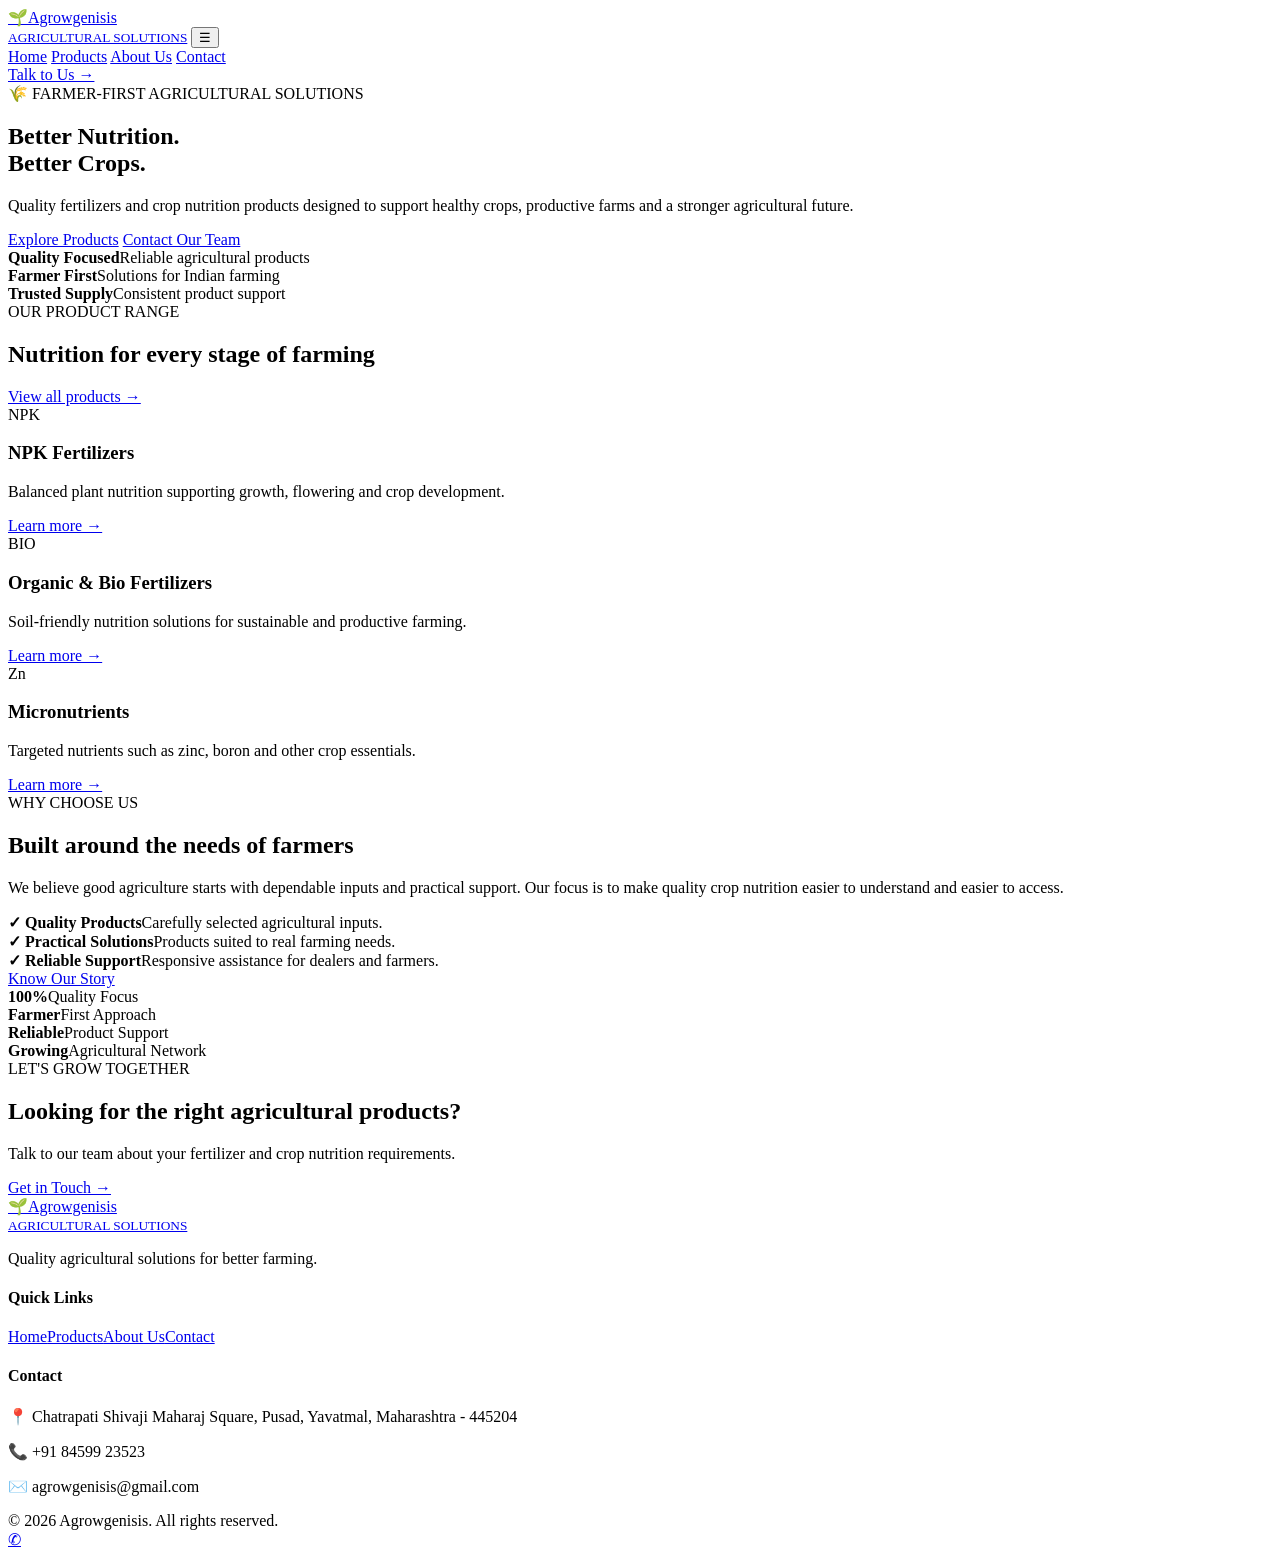
==== index.html @ 6385fc1d "Add files via upload" ====
<!DOCTYPE html>
<html lang="en">
<head>
  <meta charset="UTF-8">
  <meta name="viewport" content="width=device-width, initial-scale=1.0">
  <meta name="description" content="Agrowgenisis - Quality fertilizers and agricultural solutions for better farming.">
  <title>Agrowgenisis | Fertilizers & Agricultural Solutions</title>
  <link rel="preconnect" href="https://fonts.googleapis.com">
  <link rel="preconnect" href="https://fonts.gstatic.com" crossorigin>
  <link href="https://fonts.googleapis.com/css2?family=DM+Sans:wght@400;500;600;700&family=Outfit:wght@500;600;700;800&display=swap" rel="stylesheet">
  <link rel="stylesheet" href="css/style.css">
</head>
<body>
<header class="header">
  <div class="container nav">
    <a class="brand" href="index.html"><span class="brand-mark">🌱</span><span>Agrowgenisis<br><small>AGRICULTURAL SOLUTIONS</small></span></a>
    <button class="menu-toggle" aria-label="Open menu">☰</button>
    <nav id="navMenu">
      <a class="active" href="index.html">Home</a>
      <a href="products.html">Products</a>
      <a href="about.html">About Us</a>
      <a href="contact.html">Contact</a>
    </nav>
    <a class="nav-cta" href="contact.html">Talk to Us →</a>
  </div>
</header>

<main>
<section class="hero">
  <div class="hero-overlay"></div>
  <div class="container hero-content">
    <div class="eyebrow">🌾 FARMER-FIRST AGRICULTURAL SOLUTIONS</div>
    <h1>Better Nutrition.<br><span>Better Crops.</span></h1>
    <p>Quality fertilizers and crop nutrition products designed to support healthy crops, productive farms and a stronger agricultural future.</p>
    <div class="hero-actions">
      <a class="btn btn-primary" href="products.html">Explore Products</a>
      <a class="btn btn-light" href="contact.html">Contact Our Team</a>
    </div>
    <div class="trust-row">
      <div><strong>Quality Focused</strong><span>Reliable agricultural products</span></div>
      <div><strong>Farmer First</strong><span>Solutions for Indian farming</span></div>
      <div><strong>Trusted Supply</strong><span>Consistent product support</span></div>
    </div>
  </div>
</section>

<section class="section">
  <div class="container">
    <div class="section-head">
      <div><span class="eyebrow green">OUR PRODUCT RANGE</span><h2>Nutrition for every stage of farming</h2></div>
      <a class="text-link" href="products.html">View all products →</a>
    </div>
    <div class="cards">
      <article class="product-card">
        <div class="product-icon">NPK</div>
        <h3>NPK Fertilizers</h3>
        <p>Balanced plant nutrition supporting growth, flowering and crop development.</p>
        <a href="products.html">Learn more →</a>
      </article>
      <article class="product-card">
        <div class="product-icon organic">BIO</div>
        <h3>Organic & Bio Fertilizers</h3>
        <p>Soil-friendly nutrition solutions for sustainable and productive farming.</p>
        <a href="products.html">Learn more →</a>
      </article>
      <article class="product-card">
        <div class="product-icon micro">Zn</div>
        <h3>Micronutrients</h3>
        <p>Targeted nutrients such as zinc, boron and other crop essentials.</p>
        <a href="products.html">Learn more →</a>
      </article>
    </div>
  </div>
</section>

<section class="split-section">
  <div class="split-image"></div>
  <div class="split-copy">
    <span class="eyebrow green">WHY CHOOSE US</span>
    <h2>Built around the needs of farmers</h2>
    <p>We believe good agriculture starts with dependable inputs and practical support. Our focus is to make quality crop nutrition easier to understand and easier to access.</p>
    <div class="feature-list">
      <div><b>✓ Quality Products</b><span>Carefully selected agricultural inputs.</span></div>
      <div><b>✓ Practical Solutions</b><span>Products suited to real farming needs.</span></div>
      <div><b>✓ Reliable Support</b><span>Responsive assistance for dealers and farmers.</span></div>
    </div>
    <a class="btn btn-dark" href="about.html">Know Our Story</a>
  </div>
</section>

<section class="stats-section">
  <div class="container stats">
    <div><strong>100%</strong><span>Quality Focus</span></div>
    <div><strong>Farmer</strong><span>First Approach</span></div>
    <div><strong>Reliable</strong><span>Product Support</span></div>
    <div><strong>Growing</strong><span>Agricultural Network</span></div>
  </div>
</section>

<section class="cta-section">
  <div class="container cta">
    <div><span class="eyebrow">LET'S GROW TOGETHER</span><h2>Looking for the right agricultural products?</h2><p>Talk to our team about your fertilizer and crop nutrition requirements.</p></div>
    <a class="btn btn-primary" href="contact.html">Get in Touch →</a>
  </div>
</section>
</main>

<footer class="footer">
  <div class="container footer-grid">
    <div><a class="brand footer-brand" href="index.html"><span class="brand-mark">🌱</span><span>Agrowgenisis<br><small>AGRICULTURAL SOLUTIONS</small></span></a><p>Quality agricultural solutions for better farming.</p></div>
    <div><h4>Quick Links</h4><a href="index.html">Home</a><a href="products.html">Products</a><a href="about.html">About Us</a><a href="contact.html">Contact</a></div>
    <div><h4>Contact</h4><p>📍 Chatrapati Shivaji Maharaj Square, Pusad, Yavatmal, Maharashtra - 445204</p><p>📞 +91 84599 23523</p><p>✉️ agrowgenisis@gmail.com</p></div>
  </div>
  <div class="copyright">© 2026 Agrowgenisis. All rights reserved.</div>
</footer>
<a class="whatsapp" href="https://wa.me/918459923523" aria-label="WhatsApp">✆</a>
<script src="js/script.js"></script>
</body>
</html>
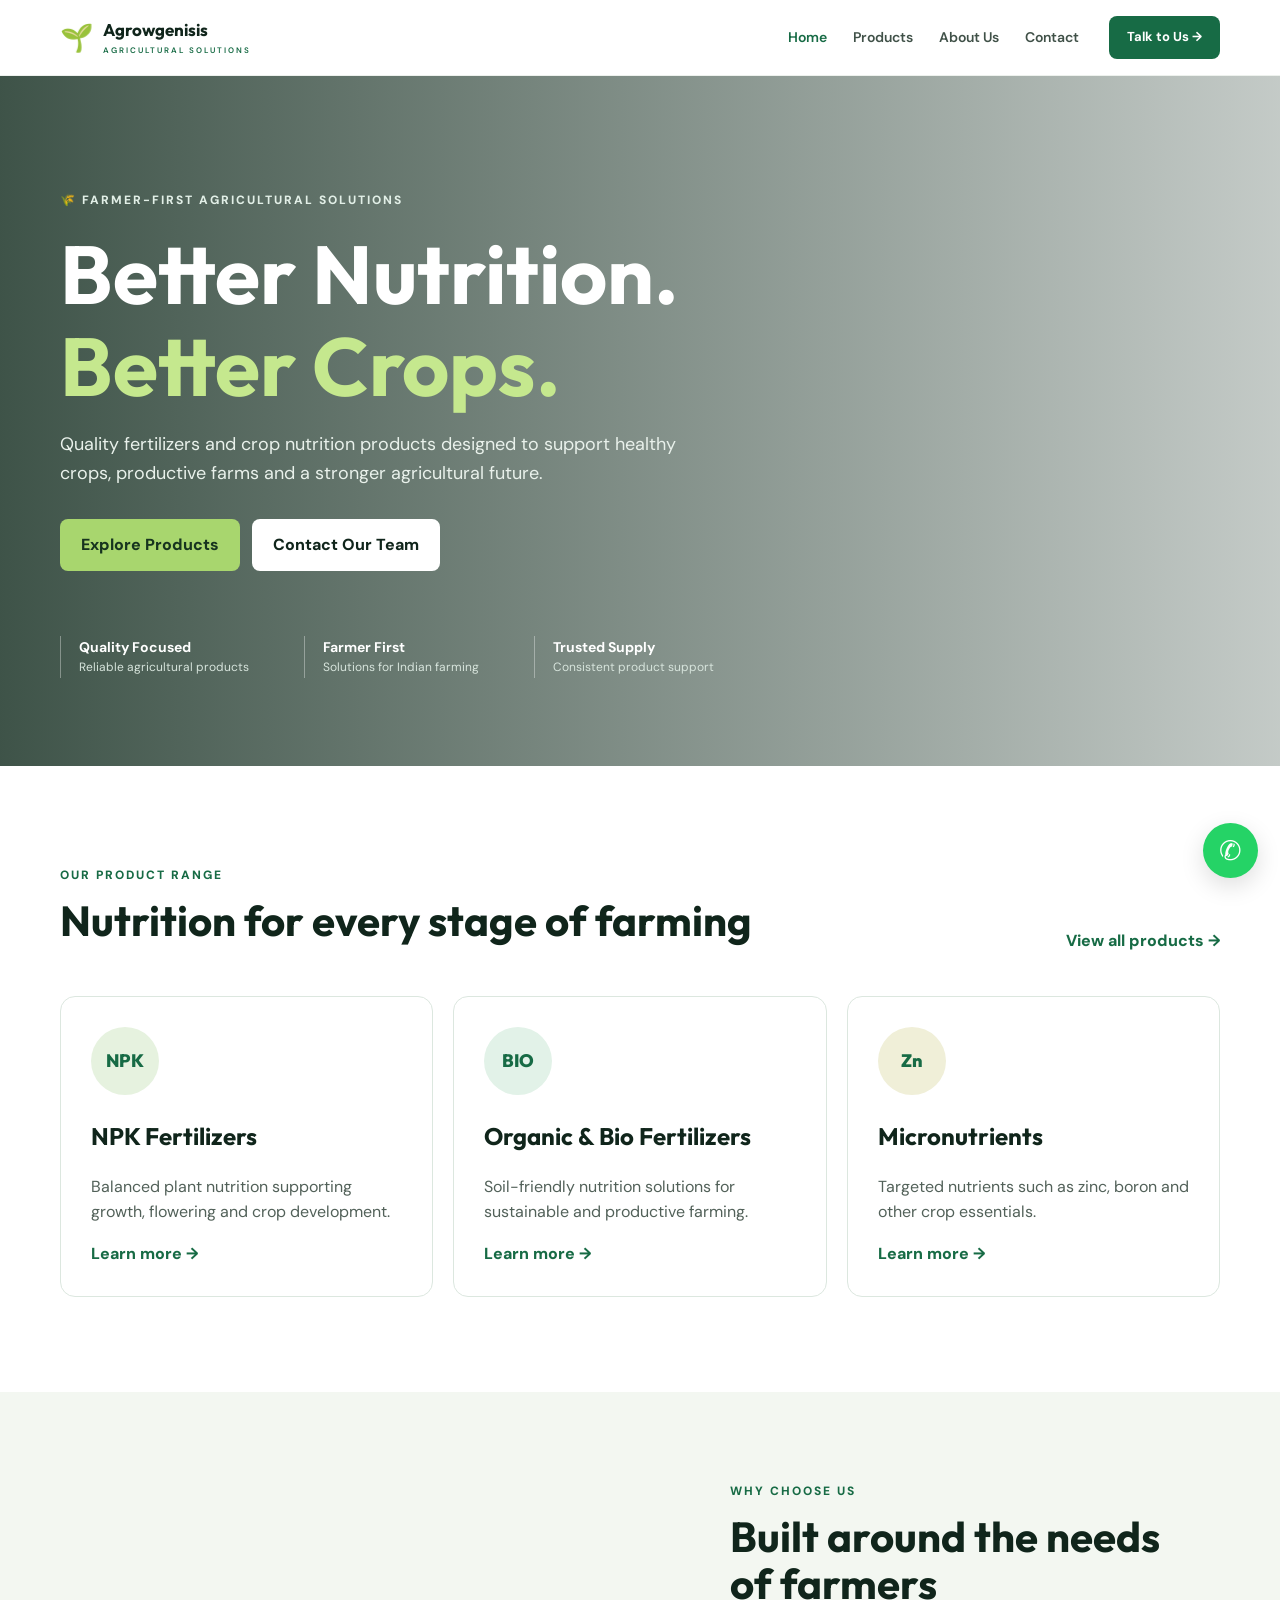
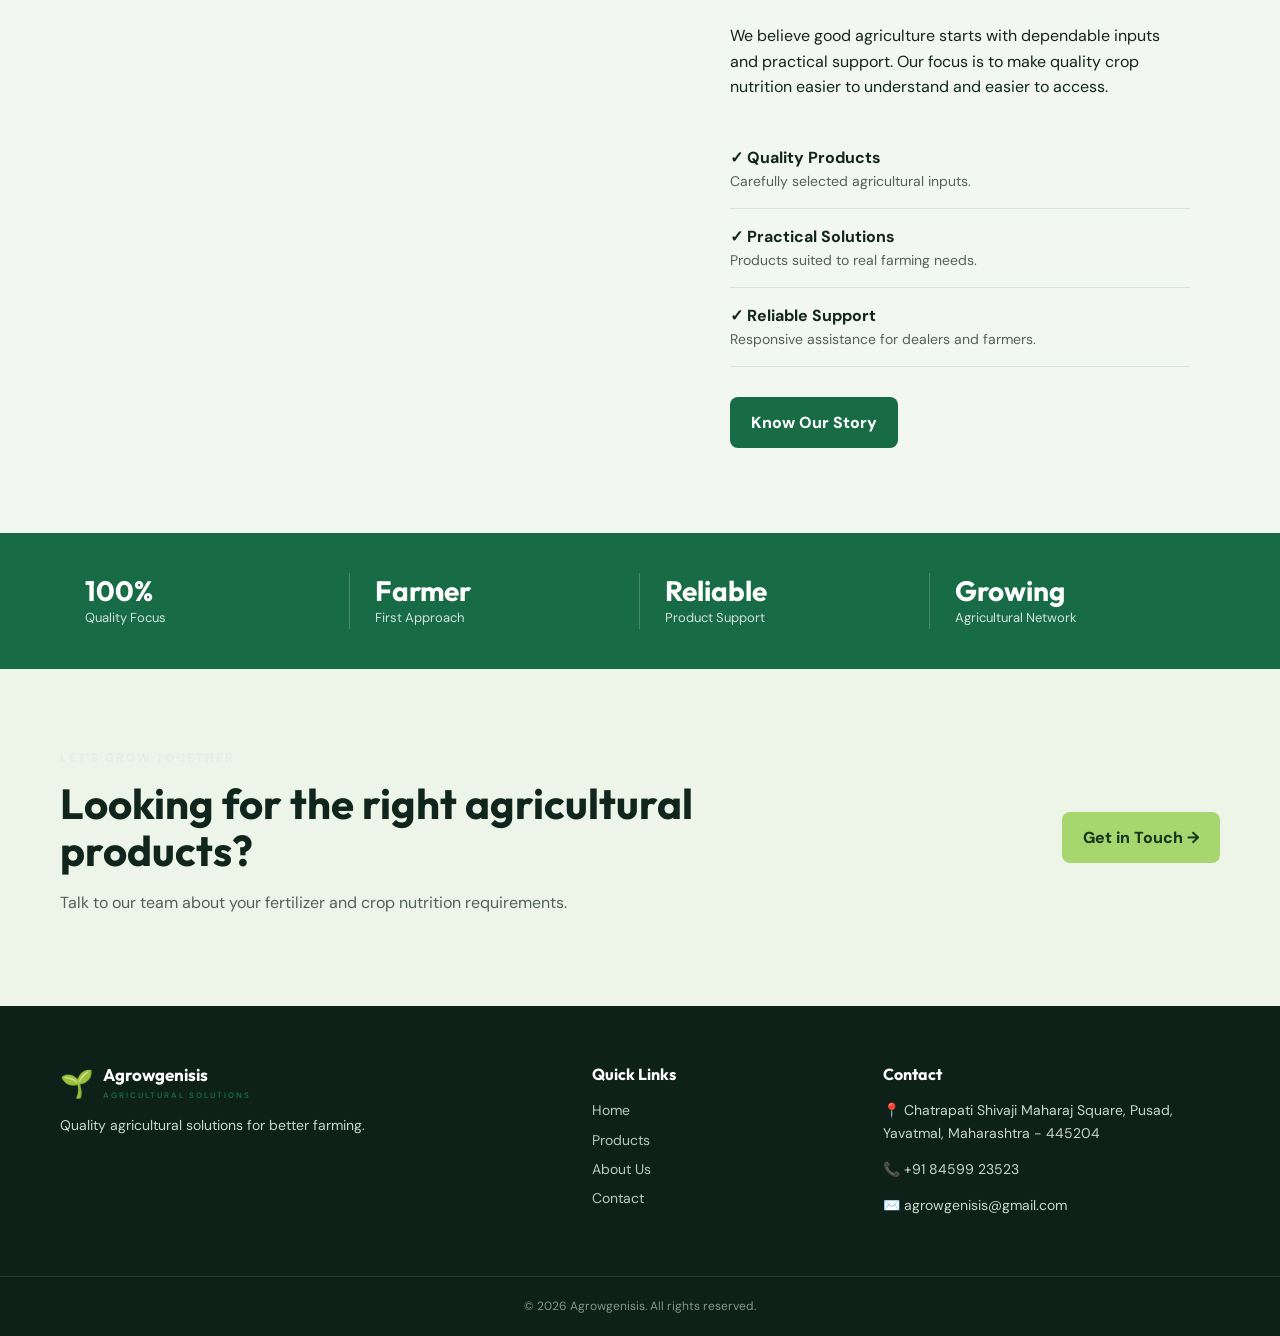
==== commit b671463f: "Update index.html" ====
--- a/index.html
+++ b/index.html
@@ -8,7 +8,7 @@
   <link rel="preconnect" href="https://fonts.googleapis.com">
   <link rel="preconnect" href="https://fonts.gstatic.com" crossorigin>
   <link href="https://fonts.googleapis.com/css2?family=DM+Sans:wght@400;500;600;700&family=Outfit:wght@500;600;700;800&display=swap" rel="stylesheet">
-  <link rel="stylesheet" href="css/style.css">
+  <link rel="stylesheet" href="style.css">
 </head>
 <body>
 <header class="header">
@@ -116,4 +116,4 @@
 <a class="whatsapp" href="https://wa.me/918459923523" aria-label="WhatsApp">✆</a>
 <script src="js/script.js"></script>
 </body>
-</html>+</html>
--- a/style.css
+++ b/style.css
@@ -0,0 +1 @@
+:root{--green:#176b45;--green2:#2f8b59;--light:#f3f7f1;--dark:#10251b;--text:#526159;--white:#fff;--line:#dce7df}*{box-sizing:border-box}html{scroll-behavior:smooth}body{margin:0;font-family:"DM Sans",sans-serif;color:var(--dark);background:#fff;line-height:1.6}.container{width:min(1160px,92%);margin:auto}.header{height:76px;background:#fff;border-bottom:1px solid #edf1ed;position:sticky;top:0;z-index:20}.nav{height:100%;display:flex;align-items:center;gap:30px}.brand{display:flex;align-items:center;gap:9px;text-decoration:none;color:var(--dark);font:700 17px "Outfit";line-height:1}.brand small{font:600 8px "DM Sans";letter-spacing:2px;color:var(--green)}.brand-mark{font-size:27px}.nav nav{display:flex;gap:26px;margin-left:auto}.nav nav a{color:#405148;text-decoration:none;font-weight:600;font-size:14px}.nav nav a:hover,.nav nav a.active{color:var(--green)}.nav-cta{background:var(--green);color:#fff;text-decoration:none;padding:11px 18px;border-radius:8px;font-weight:700;font-size:13px}.menu-toggle{display:none;background:none;border:0;font-size:24px}.hero{min-height:690px;position:relative;background:linear-gradient(90deg,rgba(8,35,21,.78),rgba(8,35,21,.24)),url("https://images.moneycontrol.com/static-mcnews/2021/09/fertiliser.jpg?height=900&impolicy=website&width=1500") center/cover}.hero-content{position:relative;color:#fff;padding-top:115px}.eyebrow{font-size:12px;letter-spacing:2px;font-weight:800;color:#e2efe7}.eyebrow.green{color:var(--green)}h1,h2,h3,h4{font-family:"Outfit";line-height:1.12;margin-top:0}h1{font-size:clamp(48px,7vw,82px);margin:18px 0}.hero h1 span{color:#c5e88e}.hero-content>p{font-size:18px;max-width:620px;color:#e9f1eb}.hero-actions{display:flex;gap:12px;margin:32px 0 65px}.btn{display:inline-block;text-decoration:none;border:0;cursor:pointer;border-radius:8px;padding:13px 21px;font-weight:800;font-family:inherit}.btn-primary{background:#a8d66e;color:#17341f}.btn-light{background:#fff;color:var(--dark)}.btn-dark{background:var(--green);color:#fff}.trust-row{display:flex;gap:55px}.trust-row div{border-left:1px solid rgba(255,255,255,.35);padding-left:18px}.trust-row strong,.trust-row span{display:block}.trust-row strong{font-size:14px}.trust-row span{font-size:12px;color:#d7e4dc}.section{padding:95px 0}.section-head{display:flex;justify-content:space-between;align-items:end;margin-bottom:42px}.section-head h2,h2{font-size:42px;margin:10px 0}.text-link,.product-card a,.catalog-card a{color:var(--green);font-weight:800;text-decoration:none}.cards{display:grid;grid-template-columns:repeat(3,1fr);gap:20px}.product-card,.value-card{border:1px solid var(--line);border-radius:15px;padding:30px;background:#fff;transition:.25s}.product-card:hover,.value-card:hover{transform:translateY(-5px);box-shadow:0 15px 40px rgba(20,65,40,.08)}.product-icon,.catalog-icon{width:68px;height:68px;border-radius:50%;background:#e6f2df;color:var(--green);display:grid;place-items:center;font:800 18px "Outfit";margin-bottom:28px}.product-icon.organic,.catalog-icon.bio{background:#e2f2e8}.product-icon.micro,.catalog-icon.micro{background:#f0efd8}.product-card h3{font-size:24px}.product-card p,.value-card p{color:var(--text)}.split-section{display:grid;grid-template-columns:1fr 1fr;background:var(--light)}.split-image{min-height:570px;background:url("https://glottis.global/wp-content/uploads/2025/09/image-5.png") center/cover}.split-copy{padding:85px max(7vw,40px);max-width:650px}.feature-list{margin:30px 0}.feature-list div{padding:15px 0;border-bottom:1px solid #d7e2d8}.feature-list b,.feature-list span{display:block}.feature-list span{font-size:14px;color:var(--text)}.stats-section{background:var(--green);color:#fff}.stats{display:grid;grid-template-columns:repeat(4,1fr);padding:40px 0}.stats div{padding:0 25px;border-right:1px solid rgba(255,255,255,.2)}.stats div:last-child{border:0}.stats strong,.stats span{display:block}.stats strong{font:700 28px "Outfit"}.stats span{color:#d2e4d8;font-size:13px}.cta-section{padding:75px 0;background:#edf5e8}.cta{display:flex;justify-content:space-between;align-items:center;gap:30px}.cta h2{max-width:700px}.cta p{color:var(--text)}.footer{background:#0e2118;color:#c9d6ce;padding-top:60px}.footer-grid{display:grid;grid-template-columns:2fr 1fr 1.4fr;gap:50px;padding-bottom:45px}.footer-brand{color:#fff}.footer h4{color:#fff;margin-bottom:15px}.footer a:not(.brand){display:block;color:#b9c9c0;text-decoration:none;margin:7px 0;font-size:14px}.footer p{font-size:14px}.copyright{text-align:center;border-top:1px solid #233a2d;padding:20px;font-size:12px;color:#82978b}.whatsapp{position:fixed;right:22px;bottom:22px;width:55px;height:55px;border-radius:50%;display:grid;place-items:center;background:#25d366;color:#fff;text-decoration:none;font-size:27px;box-shadow:0 8px 25px #0002;z-index:30}.page-hero{padding:85px 0;background:linear-gradient(120deg,#edf5e8,#fff)}.page-hero h1{font-size:58px;margin:15px 0 8px}.page-hero p{color:var(--text);max-width:650px}.product-grid{display:grid;grid-template-columns:repeat(2,1fr);gap:20px}.catalog-card{border:1px solid var(--line);border-radius:15px;padding:25px;display:flex;gap:24px}.catalog-icon{flex:0 0 68px;margin:0}.catalog-card h3{font-size:25px;margin:8px 0}.catalog-card p{color:var(--text)}.tag{font-size:10px;letter-spacing:1.5px;color:var(--green);font-weight:800}.about-layout{display:grid;grid-template-columns:1.1fr .9fr;gap:80px;align-items:center}.about-layout p{color:var(--text)}.mission-box{background:var(--light);border-radius:18px;padding:35px}.mission-box>div{padding:10px 0 25px}.mission-box>div+div{border-top:1px solid #d7e2d8;padding-top:28px}.mission-box span{color:var(--green);font-weight:800}.mission-box h3{margin:7px 0}.values{background:var(--light);padding:85px 0}.value-card b{color:var(--green);font:800 22px "Outfit"}.contact-grid{display:grid;grid-template-columns:1fr 1fr;gap:80px}.contact-info p{color:var(--text)}.contact-item{padding:17px 0;border-bottom:1px solid var(--line)}.contact-item b,.contact-item span{display:block}.contact-item span{color:var(--text);font-size:14px}.contact-info .btn{margin-top:25px}.contact-form{background:var(--light);padding:35px;border-radius:16px}.contact-form label{display:block;font-weight:700;font-size:14px;margin-bottom:15px}.contact-form input,.contact-form textarea{width:100%;margin-top:7px;border:1px solid #d2dfd5;border-radius:8px;padding:13px;font:inherit;background:#fff}.contact-form .btn{margin-top:8px}.form-message{color:var(--green);font-weight:700}.menu-toggle{color:var(--dark)}@media(max-width:850px){.nav-cta{display:none}.menu-toggle{display:block;margin-left:auto}.nav nav{display:none;position:absolute;top:76px;left:0;right:0;background:#fff;padding:20px;flex-direction:column;gap:15px;border-bottom:1px solid var(--line)}.nav nav.open{display:flex}.cards,.product-grid,.about-layout,.contact-grid,.footer-grid{grid-template-columns:1fr}.hero{min-height:650px}.hero-content{padding-top:80px}.trust-row{gap:15px;flex-wrap:wrap}.trust-row div{flex:1;min-width:130px}.split-section{grid-template-columns:1fr}.split-image{min-height:360px}.stats{grid-template-columns:repeat(2,1fr);gap:25px}.stats div:nth-child(2){border:0}.cta{flex-direction:column;align-items:flex-start}.section-head{display:block}.section-head .text-link{display:inline-block;margin-top:10px}}@media(max-width:520px){h1{font-size:48px}.page-hero h1{font-size:43px}.section{padding:65px 0}.hero-actions{flex-direction:column;align-items:flex-start}.trust-row{display:none}.catalog-card{display:block}.catalog-icon{margin-bottom:18px}.split-copy{padding:60px 7%}.stats{grid-template-columns:1fr}.stats div{border:0;border-bottom:1px solid rgba(255,255,255,.2);padding:12px 0}.hero{background-position:65% center}}
